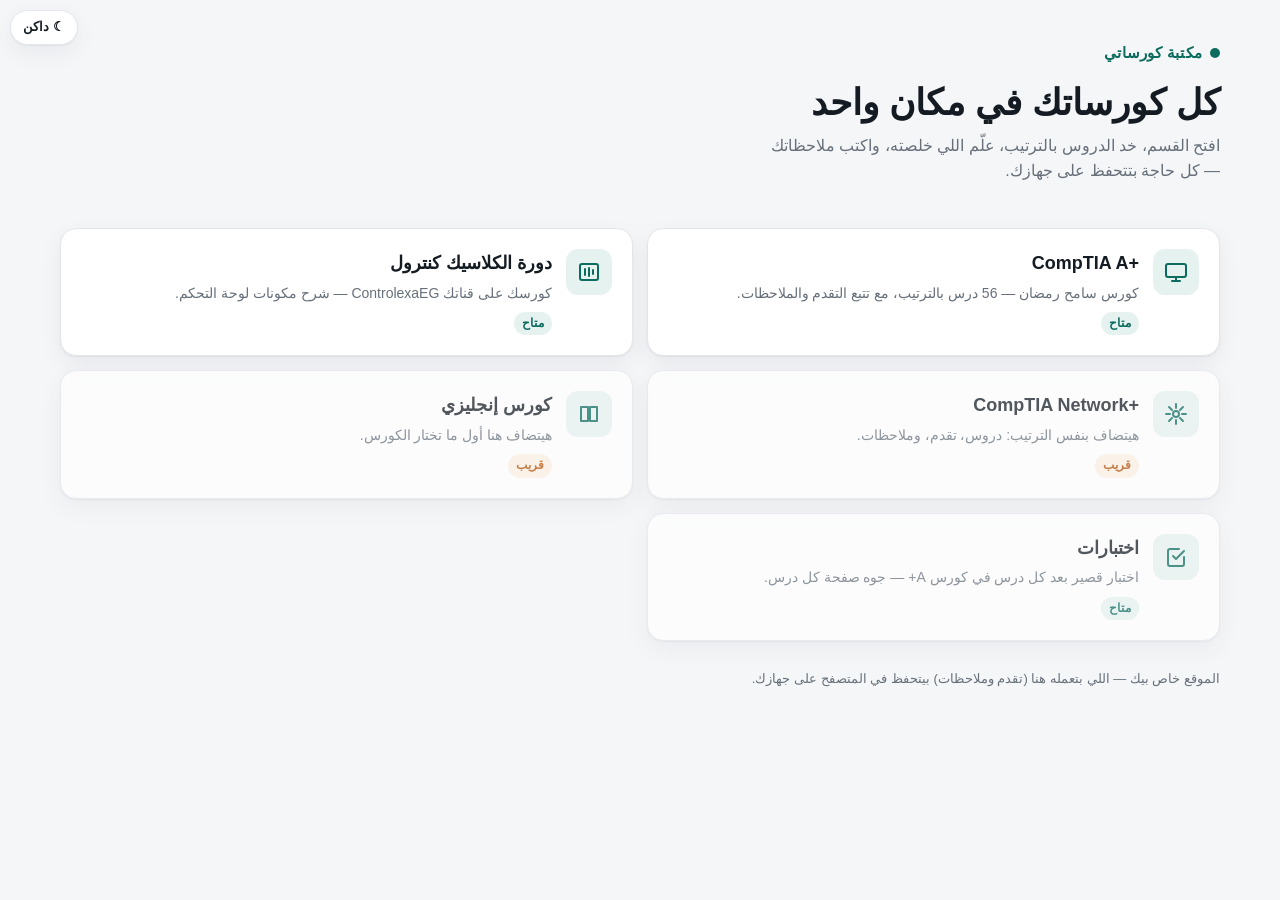
==== index.html @ cda9f869 "Dark mode toggle + installable PWA (manifest, icons, install box) (v72)" ====
<!doctype html>
<html lang="ar" dir="rtl">
<head>
<meta charset="utf-8">
<meta name="viewport" content="width=device-width,initial-scale=1">
<meta name="robots" content="noindex,nofollow">
<meta name="theme-color" content="#0b6b5e">
<title>مكتبة كورساتي</title>
<link rel="manifest" href="manifest.webmanifest">
<link rel="apple-touch-icon" href="icons/apple-touch-icon.png">
<script src="assets/theme.js?v=72"></script>
<link rel="icon" href="data:image/svg+xml,%3Csvg xmlns='http://www.w3.org/2000/svg' viewBox='0 0 32 32'%3E%3Crect width='32' height='32' rx='8' fill='%230b6b5e'/%3E%3Cpath d='M9 11h14M9 16h14M9 21h9' stroke='white' stroke-width='2.4' stroke-linecap='round'/%3E%3C/svg%3E">
<link rel="stylesheet" href="assets/styles.css?v=72">
</head>
<body>
<div class="wrap">
  <header class="hero">
    <span class="brand"><span class="dot"></span> مكتبة كورساتي</span>
    <h1>كل كورساتك في مكان واحد</h1>
    <p>افتح القسم، خد الدروس بالترتيب، علّم اللي خلصته، واكتب ملاحظاتك — كل حاجة بتتحفظ على جهازك.</p>
  </header>

  <div id="install-box" hidden></div>

  <main class="grid">
    <a class="card" href="aplus.html">
      <span class="icon" aria-hidden="true">
        <svg viewBox="0 0 24 24" fill="none" stroke="currentColor" stroke-width="2" stroke-linecap="round" stroke-linejoin="round"><rect x="2" y="4" width="20" height="13" rx="2"/><path d="M8 21h8M12 17v4"/></svg>
      </span>
      <div>
        <h2><span dir="ltr">CompTIA A+</span></h2>
        <p>كورس سامح رمضان — 56 درس بالترتيب، مع تتبع التقدم والملاحظات.</p>
        <span class="tag on">متاح</span>
      </div>
    </a>


    <a class="card" href="controlexa.html">
      <span class="icon" aria-hidden="true">
        <svg viewBox="0 0 24 24" fill="none" stroke="currentColor" stroke-width="2" stroke-linecap="round" stroke-linejoin="round"><rect x="3" y="4" width="18" height="16" rx="2"/><path d="M8 9v6M12 8v8M16 10v4"/></svg>
      </span>
      <div>
        <h2>دورة الكلاسيك كنترول</h2>
        <p>كورسك على قناتك ControlexaEG — شرح مكونات لوحة التحكم.</p>
        <span class="tag on">متاح</span>
      </div>
    </a>
    <div class="card off">
      <span class="icon" aria-hidden="true">
        <svg viewBox="0 0 24 24" fill="none" stroke="currentColor" stroke-width="2" stroke-linecap="round" stroke-linejoin="round"><circle cx="12" cy="12" r="3"/><path d="M12 2v4M12 18v4M2 12h4M18 12h4M5 5l3 3M16 16l3 3M19 5l-3 3M8 16l-3 3"/></svg>
      </span>
      <div>
        <h2><span dir="ltr">CompTIA Network+</span></h2>
        <p>هيتضاف بنفس الترتيب: دروس، تقدم، وملاحظات.</p>
        <span class="tag soon">قريب</span>
      </div>
    </div>

    <div class="card off">
      <span class="icon" aria-hidden="true">
        <svg viewBox="0 0 24 24" fill="none" stroke="currentColor" stroke-width="2" stroke-linecap="round" stroke-linejoin="round"><path d="M4 5h7v14H4zM13 5h7v14h-7z"/></svg>
      </span>
      <div>
        <h2>كورس إنجليزي</h2>
        <p>هيتضاف هنا أول ما تختار الكورس.</p>
        <span class="tag soon">قريب</span>
      </div>
    </div>

    <div class="card off">
      <span class="icon" aria-hidden="true">
        <svg viewBox="0 0 24 24" fill="none" stroke="currentColor" stroke-width="2" stroke-linecap="round" stroke-linejoin="round"><path d="M9 11l3 3 8-8"/><path d="M20 12v7a2 2 0 0 1-2 2H6a2 2 0 0 1-2-2V6a2 2 0 0 1 2-2h9"/></svg>
      </span>
      <div>
        <h2>اختبارات</h2>
        <p>اختبار قصير بعد كل درس في كورس A+ — جوه صفحة كل درس.</p>
        <span class="tag on">متاح</span>
      </div>
    </div>
  </main>

  <footer>الموقع خاص بيك — اللي بتعمله هنا (تقدم وملاحظات) بيتحفظ في المتصفح على جهازك.</footer>
</div>
<script>if('serviceWorker' in navigator){navigator.serviceWorker.register('sw.js').catch(function(){});}</script>
</body>
</html>
---- assets/styles.css ----
:root{
  --bg:#f5f6f8; --card:#ffffff; --ink:#141b22; --muted:#67707a;
  --line:#e3e7ec; --accent:#0b6b5e; --accent-soft:#e6f2ef; --warn:#b45309;
  --radius:16px; --shadow:0 1px 2px rgba(16,24,40,.06),0 8px 24px rgba(16,24,40,.06);
}
*{box-sizing:border-box}
html,body{margin:0;padding:0}
body{
  background:var(--bg); color:var(--ink);
  font-family:"Segoe UI",Tahoma,"Noto Kufi Arabic",Arial,sans-serif;
  line-height:1.6; -webkit-text-size-adjust:100%;
}
a{color:inherit;text-decoration:none}
.wrap{max-width:880px;margin:0 auto;padding:0 16px 48px}

/* home */
.hero{padding:40px 0 20px}
.brand{display:inline-flex;align-items:center;gap:8px;font-weight:700;color:var(--accent);font-size:15px;letter-spacing:.2px}
.brand .dot{width:10px;height:10px;border-radius:50%;background:var(--accent);display:inline-block}
.hero h1{font-size:30px;line-height:1.25;margin:14px 0 8px}
.hero p{color:var(--muted);margin:0;max-width:52ch}
.grid{display:grid;grid-template-columns:1fr;gap:14px;margin-top:24px}
@media(min-width:640px){.grid{grid-template-columns:1fr 1fr}}
.card{
  background:var(--card);border:1px solid var(--line);border-radius:var(--radius);
  padding:20px;box-shadow:var(--shadow);display:flex;gap:14px;align-items:flex-start;
  transition:transform .12s ease, box-shadow .12s ease;
}
a.card:hover{transform:translateY(-2px);box-shadow:0 2px 4px rgba(16,24,40,.07),0 14px 32px rgba(16,24,40,.10)}
.icon{width:46px;height:46px;border-radius:12px;background:var(--accent-soft);display:grid;place-items:center;flex:0 0 46px;color:var(--accent)}
.icon svg{width:24px;height:24px}
.card h2{font-size:18px;margin:0 0 4px}
.card p{margin:0;color:var(--muted);font-size:14px}
.tag{display:inline-block;font-size:12px;font-weight:700;padding:2px 8px;border-radius:999px;margin-top:8px}
.tag.on{background:var(--accent-soft);color:var(--accent)}
.tag.soon{background:#fdf1e3;color:var(--warn)}
.card.off{opacity:.72}
footer{color:var(--muted);font-size:13px;padding:28px 0 0}

/* lessons */
.bar{padding:22px 0 10px}
.back{color:var(--muted);font-size:14px;display:inline-block;margin-bottom:10px}
.bar h1{font-size:24px;margin:0 0 6px}
.bar .sub{color:var(--muted);font-size:14px;margin:0}
.progress{margin-top:14px;background:var(--card);border:1px solid var(--line);border-radius:14px;padding:12px 14px;box-shadow:var(--shadow)}
.progress .top{display:flex;justify-content:space-between;font-size:13px;color:var(--muted);margin-bottom:8px}
.progress .track{height:8px;background:#edf0f3;border-radius:999px;overflow:hidden}
.progress .fill{height:100%;width:0;background:var(--accent);border-radius:999px;transition:width .25s ease}
.toolbar{display:flex;flex-wrap:wrap;gap:8px;margin:16px 0 12px;align-items:center}
.toolbar input{
  flex:1 1 200px;min-width:0;padding:11px 13px;border:1px solid var(--line);border-radius:12px;
  font:inherit;font-size:14px;background:var(--card);color:var(--ink)
}
.toolbar input:focus{outline:2px solid var(--accent-soft);border-color:var(--accent)}
.chips{display:flex;gap:6px}
.chip{border:1px solid var(--line);background:var(--card);color:var(--muted);padding:9px 12px;border-radius:10px;font:inherit;font-size:13px;cursor:pointer}
.chip[aria-pressed="true"]{background:var(--accent);border-color:var(--accent);color:#fff;font-weight:700}
.btn{border:1px solid var(--line);background:var(--card);color:var(--ink);padding:9px 12px;border-radius:10px;font:inherit;font-size:13px;cursor:pointer}
.btn.primary{background:var(--accent);border-color:var(--accent);color:#fff;font-weight:700}
.lessons{list-style:none;margin:0;padding:0;display:flex;flex-direction:column;gap:8px}
.lesson{background:var(--card);border:1px solid var(--line);border-radius:14px;padding:12px 14px;box-shadow:var(--shadow)}
.lesson.done{background:#fbfdfc}
.row{display:flex;align-items:flex-start;gap:10px}
.row>input[type=checkbox]{margin-top:12px}
.thumb{flex:0 0 124px;width:124px;height:70px;border-radius:9px;object-fit:cover;background:#eef1f4;border:1px solid var(--line)}
.lesson.locked .thumb{filter:grayscale(1);opacity:.6}
.mid{flex:1;min-width:0;display:flex;flex-direction:column;gap:5px}
.ttl-line{display:flex;align-items:baseline;gap:8px}
.meta{display:flex;align-items:center;gap:8px;flex-wrap:wrap}
.num{font-variant-numeric:tabular-nums;font-size:12px;font-weight:700;color:var(--muted);min-width:20px;flex:0 0 auto}
.ttl{flex:1;font-size:15px;line-height:1.45;word-break:break-word;unicode-bidi:plaintext;text-align:right}
@media(max-width:420px){.thumb{flex:0 0 96px;width:96px;height:54px}.ttl{font-size:14px}}
.lesson.done .ttl{color:var(--muted);text-decoration:line-through;text-decoration-color:#c7ced6}
.dur{font-size:12px;color:var(--muted);white-space:nowrap;background:#f2f4f7;padding:2px 7px;border-radius:8px}
input[type=checkbox]{width:20px;height:20px;accent-color:var(--accent);cursor:pointer;flex:0 0 20px}
.note-btn{border:0;background:transparent;color:var(--muted);font:inherit;font-size:13px;cursor:pointer;padding:4px 6px;border-radius:8px}
.note-btn:hover{background:#f2f4f7;color:var(--ink)}
.note-btn.has{color:var(--accent);font-weight:700}
.note-box{margin-top:10px}
.note-box textarea{
  width:100%;min-height:84px;resize:vertical;padding:10px 12px;border:1px solid var(--line);
  border-radius:10px;font:inherit;font-size:14px;background:#fcfcfd;color:var(--ink)
}
.note-box textarea:focus{outline:2px solid var(--accent-soft);border-color:var(--accent)}
.empty{color:var(--muted);text-align:center;padding:28px 0;font-size:14px}

.notice{background:#fdf7ee;border:1px solid #f3e3cd;color:#8a5a12;border-radius:12px;padding:10px 13px;font-size:13.5px;margin-top:14px}

.player{background:var(--card);border:1px solid var(--line);border-radius:14px;box-shadow:var(--shadow);overflow:hidden;margin-top:14px}
.player[hidden]{display:none}
.player .frame{position:relative;width:100%;aspect-ratio:16/9;background:#000}
.player iframe,.player #yt{position:absolute;inset:0;width:100%;height:100%;border:0}
.player-bar{display:flex;justify-content:space-between;align-items:center;gap:10px;padding:10px 12px;font-size:13px;color:var(--muted)}
.player-bar b{color:var(--ink);font-weight:600;font-size:13.5px}
.hint{color:var(--muted);font-size:13px;margin:10px 0 0}
.ttl{cursor:pointer}

.lesson.locked{opacity:.62;background:#fbfbfc}
.lock{font-size:12.5px;color:var(--warn);margin-top:8px}
.quiz-btn{border:1px solid var(--accent);background:var(--accent-soft);color:var(--accent);font:inherit;font-size:12.5px;font-weight:700;padding:4px 9px;border-radius:9px;cursor:pointer;white-space:nowrap}
.quiz-btn.pass{background:var(--accent);color:#fff;border-color:var(--accent)}
.quiz{margin-top:12px;border-top:1px dashed var(--line);padding-top:12px}
.quiz-note{font-size:12.5px;color:var(--muted);margin:0 0 12px}
.q{margin-bottom:12px}
.q p{margin:0 0 7px;font-size:14.5px;font-weight:600;line-height:1.5}
.q label{display:flex;gap:8px;align-items:flex-start;padding:8px 10px;border:1px solid var(--line);border-radius:10px;margin-bottom:6px;font-size:14px;cursor:pointer;background:#fcfcfd}
.q label:has(input:checked){border-color:var(--accent);background:var(--accent-soft)}
.q input{margin-top:3px;accent-color:var(--accent)}
.quiz-actions{display:flex;gap:10px;align-items:center;flex-wrap:wrap}
.res{font-size:13.5px}
.res b.ok{color:var(--accent)}
.res b.no{color:#b42318}
.why{font-size:13px;color:var(--muted);margin-top:6px;line-height:1.6}
.flash{background:var(--accent-soft);border:1px solid #cfe6e1;color:var(--accent);border-radius:12px;padding:10px 13px;font-size:13.5px;font-weight:600;margin:0 0 12px}
.flash[hidden]{display:none}

.resume{display:flex;align-items:center;justify-content:space-between;gap:12px;background:var(--accent-soft);border:1px solid #cfe6e1;border-radius:14px;padding:12px 14px;margin-top:14px;font-size:14px;line-height:1.6}
.resume[hidden]{display:none}
.resume .at{color:var(--accent);font-weight:700;font-size:13px}
.resume .btn{white-space:nowrap}
.resume-btn{border:1px solid var(--accent);background:#fff;color:var(--accent);font:inherit;font-size:12.5px;font-weight:700;padding:4px 9px;border-radius:9px;cursor:pointer;white-space:nowrap}

.acc{display:flex;align-items:center;justify-content:space-between;gap:10px;flex-wrap:wrap;background:var(--card);border:1px solid var(--line);border-radius:14px;padding:10px 14px;margin-top:14px;font-size:13.5px;color:var(--muted)}
.acc b{color:var(--ink)}.acc-st{color:var(--accent);font-size:12.5px;flex:1}
.modal{position:fixed;inset:0;background:rgba(15,23,32,.5);display:flex;align-items:center;justify-content:center;padding:16px;z-index:50}
.sheet{background:#fff;border-radius:16px;padding:20px;width:100%;max-width:380px;box-shadow:0 20px 50px rgba(0,0,0,.25)}
.sheet h2{margin:0 0 12px;font-size:18px}
.tabs{display:flex;gap:6px;margin-bottom:12px}
.tabs button{flex:1;border:1px solid var(--line);background:#fff;padding:9px;border-radius:10px;font:inherit;font-size:13.5px;cursor:pointer;color:var(--muted)}
.tabs button[aria-pressed=true]{background:var(--accent);color:#fff;border-color:var(--accent);font-weight:700}
.f{display:block;margin-bottom:10px;font-size:13px;color:var(--muted)}
.f input{display:block;width:100%;margin-top:4px;padding:11px 12px;border:1px solid var(--line);border-radius:10px;font:inherit;font-size:15px}
.err{color:#b42318;font-size:13px;margin:0 0 10px}
.acts{display:flex;gap:8px;flex-wrap:wrap}.acts .btn:disabled{opacity:.5}
.hint2{font-size:12px;color:var(--muted);margin:12px 0 0;line-height:1.6}
.player #mv{position:absolute;inset:0;width:100%;height:100%;background:#000}
.player #mv[hidden]{display:none}
.player-extra{display:flex;gap:8px;flex-wrap:wrap;align-items:center;padding:0 12px 12px}
.player-extra:empty{display:none}
.off-st{font-size:12.5px;color:var(--muted)}
.pdf-btn{border:1px solid var(--accent);background:#fff;color:var(--accent);font:inherit;font-size:12.5px;font-weight:700;padding:4px 9px;border-radius:9px;cursor:pointer}
.mdl{position:fixed;inset:0;background:rgba(0,0,0,.45);display:flex;align-items:center;justify-content:center;z-index:50;padding:16px}
.mdl .box{background:#fff;border-radius:14px;padding:18px;max-width:320px;width:100%}
.mdl .box h3{margin:0 0 6px}.mdl .box p{margin:0 0 10px;font-size:13.5px;color:var(--muted)}
.mdl .box input{width:100%;box-sizing:border-box;padding:10px;font:inherit;border:1px solid var(--line);border-radius:10px;text-align:center;letter-spacing:4px}
.mdl .msg{min-height:18px;font-size:13px;color:#b3261e;margin:6px 0}

.quiz{padding:10px 0 0;margin-top:8px}
.qstep{display:flex;align-items:center;gap:10px;font-size:12.5px;color:var(--muted);margin-bottom:6px}
.qbar{flex:1;height:5px;background:var(--line);border-radius:3px;overflow:hidden}
.qbar i{display:block;height:100%;background:var(--accent)}
.qopt{display:block;width:100%;text-align:start;font:inherit;font-size:14px;padding:9px 11px;border:1px solid var(--line);border-radius:10px;margin-bottom:6px;background:#fcfcfd;cursor:pointer}
.qopt.sel{border-color:var(--accent);background:var(--accent-soft)}
.prevrow{list-style:none;margin:0 0 8px}.prevrow .btn{width:100%}.lesson.now{border-color:var(--accent)}
.player-quiz{padding:0 12px 12px}.player-quiz .quiz{margin-top:10px}
.pdfov{position:fixed;inset:0;z-index:50;background:#fff;display:flex;flex-direction:column}.pdfov-bar{display:flex;justify-content:space-between;align-items:center;gap:8px;padding:8px 12px;border-bottom:1px solid var(--line);font-size:14px}.pdfov-bar span{display:flex;gap:6px}.pdfov iframe{flex:1;border:0;width:100%}

/* laptop / desktop */
@media(min-width:1024px){
  .wrap{max-width:1240px;padding:0 40px 56px}
  .hero h1{font-size:36px}
  .bar{padding:28px 0 12px}
  .bar h1{font-size:28px}
  .lessons{gap:14px}
  .lesson{padding:18px 22px;border-radius:16px}
  .row{gap:18px;align-items:center}
  .row>input[type=checkbox]{margin-top:0;width:24px;height:24px;flex:0 0 24px}
  .thumb{flex:0 0 208px;width:208px;height:117px;border-radius:12px}
  .mid{gap:9px}
  .ttl{font-size:20px;line-height:1.5;font-weight:600}
  .num{font-size:15px;min-width:26px}
  .dur{font-size:13.5px;padding:3px 9px}
  .note-btn,.quiz-btn,.pdf-btn,.resume-btn{font-size:14px;padding:6px 12px}
  .ob{font-size:13px;padding:4px 11px}
  .lesson{transition:border-color .12s ease,box-shadow .12s ease}
  .lesson:hover{border-color:#cfd6dd}
  .ttl{font-size:15.5px}
  .toolbar{margin:18px 0 14px}
  .player-extra .btn{font-size:13px}
  .wrap:has(.player:not([hidden])){display:grid;grid-template-columns:minmax(0,1.45fr) minmax(0,1fr);column-gap:28px;align-items:start;grid-template-rows:repeat(4,auto) auto auto 1fr auto}
  .wrap:has(.player:not([hidden]))>header,.wrap:has(.player:not([hidden]))>.acc,.wrap:has(.player:not([hidden]))>.resume,.wrap:has(.player:not([hidden]))>.notice,.wrap:has(.player:not([hidden]))>footer{grid-column:1/-1}
  .wrap:has(.player:not([hidden]))>.player{grid-column:1;grid-row:5/span 3;position:sticky;top:14px;margin-top:14px;align-self:start;max-height:calc(100vh - 28px);overflow:auto}
  .wrap:has(.player:not([hidden]))>.toolbar,.wrap:has(.player:not([hidden]))>.flash,.wrap:has(.player:not([hidden]))>.lessons{grid-column:2}
  .wrap:has(.player:not([hidden]))>.toolbar{grid-row:5;margin-top:14px}
  .wrap:has(.player:not([hidden]))>.flash{grid-row:6}
  .wrap:has(.player:not([hidden]))>.lessons{grid-row:7;grid-template-columns:1fr}
  .wrap:has(.player:not([hidden]))>footer{grid-row:8}
  .wrap:has(.player:not([hidden])) .thumb{flex:0 0 112px;width:112px;height:63px}
  .wrap:has(.player:not([hidden])) .row{gap:12px}
  .wrap:has(.player:not([hidden])) .ttl{font-size:16px}
  .wrap:has(.player:not([hidden])) .lesson{padding:12px 14px}
  .wrap:has(.player:not([hidden])) .ob{font-size:12px;padding:3px 9px}
}
@media(min-width:1600px){
  .wrap{max-width:1400px}
}

.ob{display:inline-block;font-size:12px;padding:2px 8px;border-radius:999px;border:1px solid var(--line);white-space:nowrap;line-height:1.5}
.ob.on{background:var(--accent-soft);color:var(--accent);border-color:#cfe6e1;font-weight:700}
.ob.off{background:#f2f4f7;color:var(--muted)}
.ob.yt{background:#fdf1e3;color:var(--warn);border-color:#f3e3cd}
.ob:empty{display:none}

/* theme + install */
.theme-btn{position:fixed;top:10px;left:10px;z-index:40;border:1px solid var(--line);background:var(--card);color:var(--ink);font:inherit;font-size:13px;font-weight:700;padding:6px 12px;border-radius:999px;cursor:pointer;box-shadow:var(--shadow)}
#install-box{display:flex;align-items:center;justify-content:space-between;gap:12px;flex-wrap:wrap;background:var(--accent-soft);border:1px solid var(--line);border-radius:14px;padding:12px 14px;margin-top:18px;font-size:14px}
#install-box[hidden]{display:none}
html[data-theme=dark]{color-scheme:dark;--bg:#10161c;--card:#1a222b;--ink:#e9eef3;--muted:#a3adb8;--line:#2d3844;--accent:#4fd1bb;--accent-soft:#163630;--warn:#f0b35a;--shadow:0 1px 2px rgba(0,0,0,.4),0 8px 24px rgba(0,0,0,.3)}
html[data-theme=dark] .tag.soon,html[data-theme=dark] .ob.yt,html[data-theme=dark] .notice{background:#3a2d17;border-color:#5a4522;color:#f0c27a}
html[data-theme=dark] .progress .track{background:#2a343f}
html[data-theme=dark] .chip[aria-pressed="true"],html[data-theme=dark] .btn.primary,html[data-theme=dark] .quiz-btn.pass,html[data-theme=dark] .tabs button[aria-pressed=true]{color:#04231e}
html[data-theme=dark] .lesson.done,html[data-theme=dark] .lesson.locked{background:#161d25}
html[data-theme=dark] .thumb{background:#222c36}
html[data-theme=dark] .lesson.done .ttl{text-decoration-color:#586573}
html[data-theme=dark] .dur,html[data-theme=dark] .ob.off,html[data-theme=dark] .note-btn:hover{background:#26303b}
html[data-theme=dark] input,html[data-theme=dark] textarea,html[data-theme=dark] select,html[data-theme=dark] .q label,html[data-theme=dark] .qopt{background:#141b22;color:var(--ink)}
html[data-theme=dark] .flash,html[data-theme=dark] .resume,html[data-theme=dark] .ob.on{border-color:#24524a}
html[data-theme=dark] .resume-btn,html[data-theme=dark] .pdf-btn,html[data-theme=dark] .sheet,html[data-theme=dark] .mdl .box,html[data-theme=dark] .tabs button,html[data-theme=dark] .pdfov{background:var(--card);color:var(--ink)}
html[data-theme=dark] .resume-btn,html[data-theme=dark] .pdf-btn{color:var(--accent)}
html[data-theme=dark] .tabs button[aria-pressed=true]{background:var(--accent)}
html[data-theme=dark] .res b.no,html[data-theme=dark] .err,html[data-theme=dark] .mdl .msg{color:#ff8a80}
html[data-theme=dark] .lesson:hover{border-color:#415061}
html[data-theme=dark] .btn,html[data-theme=dark] .chip{color:var(--ink)}
html[data-theme=dark] .btn.primary{background:var(--accent)}
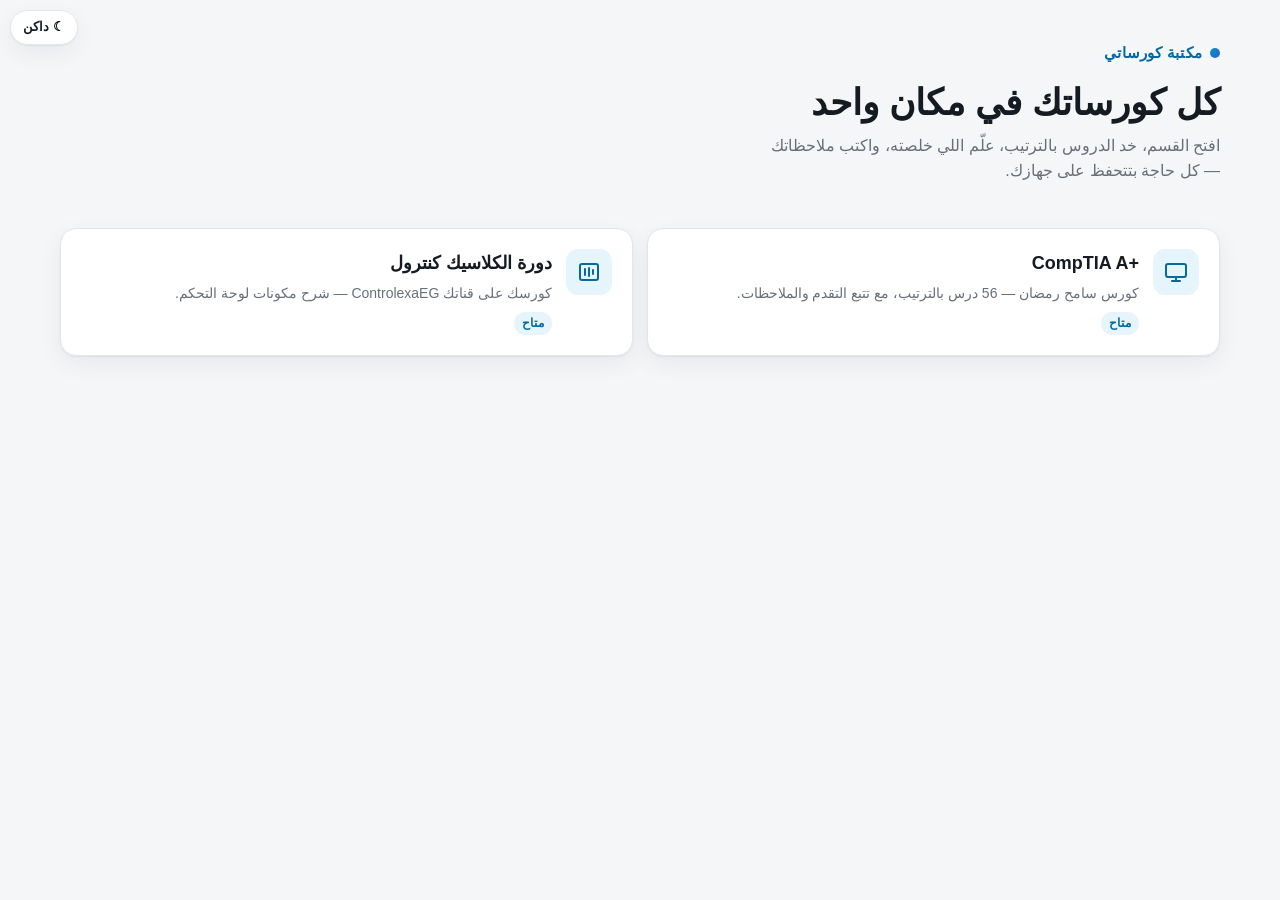
==== commit 5232c598: "Ocean palette, new icon, quiz gate back on, declutter (v73)" ====
--- a/index.html
+++ b/index.html
@@ -4,13 +4,13 @@
 <meta charset="utf-8">
 <meta name="viewport" content="width=device-width,initial-scale=1">
 <meta name="robots" content="noindex,nofollow">
-<meta name="theme-color" content="#0b6b5e">
+<meta name="theme-color" content="#0369a1">
 <title>مكتبة كورساتي</title>
 <link rel="manifest" href="manifest.webmanifest">
 <link rel="apple-touch-icon" href="icons/apple-touch-icon.png">
-<script src="assets/theme.js?v=72"></script>
-<link rel="icon" href="data:image/svg+xml,%3Csvg xmlns='http://www.w3.org/2000/svg' viewBox='0 0 32 32'%3E%3Crect width='32' height='32' rx='8' fill='%230b6b5e'/%3E%3Cpath d='M9 11h14M9 16h14M9 21h9' stroke='white' stroke-width='2.4' stroke-linecap='round'/%3E%3C/svg%3E">
-<link rel="stylesheet" href="assets/styles.css?v=72">
+<script src="assets/theme.js?v=73"></script>
+<link rel="icon" href="data:image/svg+xml,%3Csvg xmlns='http://www.w3.org/2000/svg' viewBox='0 0 32 32'%3E%3Crect width='32' height='32' rx='8' fill='%230369a1'/%3E%3Cpath d='M9 11h14M9 16h14M9 21h9' stroke='white' stroke-width='2.4' stroke-linecap='round'/%3E%3C/svg%3E">
+<link rel="stylesheet" href="assets/styles.css?v=73">
 </head>
 <body>
 <div class="wrap">
@@ -45,41 +45,9 @@
         <span class="tag on">متاح</span>
       </div>
     </a>
-    <div class="card off">
-      <span class="icon" aria-hidden="true">
-        <svg viewBox="0 0 24 24" fill="none" stroke="currentColor" stroke-width="2" stroke-linecap="round" stroke-linejoin="round"><circle cx="12" cy="12" r="3"/><path d="M12 2v4M12 18v4M2 12h4M18 12h4M5 5l3 3M16 16l3 3M19 5l-3 3M8 16l-3 3"/></svg>
-      </span>
-      <div>
-        <h2><span dir="ltr">CompTIA Network+</span></h2>
-        <p>هيتضاف بنفس الترتيب: دروس، تقدم، وملاحظات.</p>
-        <span class="tag soon">قريب</span>
-      </div>
-    </div>
 
-    <div class="card off">
-      <span class="icon" aria-hidden="true">
-        <svg viewBox="0 0 24 24" fill="none" stroke="currentColor" stroke-width="2" stroke-linecap="round" stroke-linejoin="round"><path d="M4 5h7v14H4zM13 5h7v14h-7z"/></svg>
-      </span>
-      <div>
-        <h2>كورس إنجليزي</h2>
-        <p>هيتضاف هنا أول ما تختار الكورس.</p>
-        <span class="tag soon">قريب</span>
-      </div>
-    </div>
 
-    <div class="card off">
-      <span class="icon" aria-hidden="true">
-        <svg viewBox="0 0 24 24" fill="none" stroke="currentColor" stroke-width="2" stroke-linecap="round" stroke-linejoin="round"><path d="M9 11l3 3 8-8"/><path d="M20 12v7a2 2 0 0 1-2 2H6a2 2 0 0 1-2-2V6a2 2 0 0 1 2-2h9"/></svg>
-      </span>
-      <div>
-        <h2>اختبارات</h2>
-        <p>اختبار قصير بعد كل درس في كورس A+ — جوه صفحة كل درس.</p>
-        <span class="tag on">متاح</span>
-      </div>
-    </div>
   </main>
-
-  <footer>الموقع خاص بيك — اللي بتعمله هنا (تقدم وملاحظات) بيتحفظ في المتصفح على جهازك.</footer>
 </div>
 <script>if('serviceWorker' in navigator){navigator.serviceWorker.register('sw.js').catch(function(){});}</script>
 </body>
--- a/assets/styles.css
+++ b/assets/styles.css
@@ -1,6 +1,6 @@
 :root{
   --bg:#f5f6f8; --card:#ffffff; --ink:#141b22; --muted:#67707a;
-  --line:#e3e7ec; --accent:#0b6b5e; --accent-soft:#e6f2ef; --warn:#b45309;
+  --line:#e3e7ec; --accent:#0369a1; --accent-soft:#e6f4fb; --warn:#b45309;
   --radius:16px; --shadow:0 1px 2px rgba(16,24,40,.06),0 8px 24px rgba(16,24,40,.06);
 }
 *{box-sizing:border-box}
@@ -111,10 +111,10 @@
 .res b.ok{color:var(--accent)}
 .res b.no{color:#b42318}
 .why{font-size:13px;color:var(--muted);margin-top:6px;line-height:1.6}
-.flash{background:var(--accent-soft);border:1px solid #cfe6e1;color:var(--accent);border-radius:12px;padding:10px 13px;font-size:13.5px;font-weight:600;margin:0 0 12px}
+.flash{background:var(--accent-soft);border:1px solid #c3e3f3;color:var(--accent);border-radius:12px;padding:10px 13px;font-size:13.5px;font-weight:600;margin:0 0 12px}
 .flash[hidden]{display:none}
 
-.resume{display:flex;align-items:center;justify-content:space-between;gap:12px;background:var(--accent-soft);border:1px solid #cfe6e1;border-radius:14px;padding:12px 14px;margin-top:14px;font-size:14px;line-height:1.6}
+.resume{display:flex;align-items:center;justify-content:space-between;gap:12px;background:var(--accent-soft);border:1px solid #c3e3f3;border-radius:14px;padding:12px 14px;margin-top:14px;font-size:14px;line-height:1.6}
 .resume[hidden]{display:none}
 .resume .at{color:var(--accent);font-weight:700;font-size:13px}
 .resume .btn{white-space:nowrap}
@@ -196,7 +196,7 @@
 }
 
 .ob{display:inline-block;font-size:12px;padding:2px 8px;border-radius:999px;border:1px solid var(--line);white-space:nowrap;line-height:1.5}
-.ob.on{background:var(--accent-soft);color:var(--accent);border-color:#cfe6e1;font-weight:700}
+.ob.on{background:var(--accent-soft);color:var(--accent);border-color:#c3e3f3;font-weight:700}
 .ob.off{background:#f2f4f7;color:var(--muted)}
 .ob.yt{background:#fdf1e3;color:var(--warn);border-color:#f3e3cd}
 .ob:empty{display:none}
@@ -222,3 +222,17 @@
 html[data-theme=dark] .lesson:hover{border-color:#415061}
 html[data-theme=dark] .btn,html[data-theme=dark] .chip{color:var(--ink)}
 html[data-theme=dark] .btn.primary{background:var(--accent)}
+
+/* palette D: ocean */
+:root{--grad:linear-gradient(135deg,#0891b2 0%,#2563eb 100%)}
+.chip[aria-pressed="true"],.btn.primary,.quiz-btn.pass,.tabs button[aria-pressed=true]{background:var(--grad);border-color:transparent;color:#fff}
+.progress .fill,.brand .dot{background:var(--grad)}
+html[data-theme=dark]{--bg:#0b1623;--card:#122133;--line:#1f3248;--ink:#e6eef7;--muted:#9fb1c5;--accent:#5cc8f0;--accent-soft:#12304a}
+html[data-theme=dark] .flash,html[data-theme=dark] .resume,html[data-theme=dark] .ob.on{border-color:#1f4a6b}
+html[data-theme=dark] .chip[aria-pressed="true"],html[data-theme=dark] .btn.primary,html[data-theme=dark] .quiz-btn.pass,html[data-theme=dark] .tabs button[aria-pressed=true]{background:var(--grad);color:#fff}
+html[data-theme=dark] .progress .track{background:#1f3248}
+html[data-theme=dark] .lesson.done,html[data-theme=dark] .lesson.locked{background:#0e1a29}
+html[data-theme=dark] .thumb{background:#1a2b3f}
+html[data-theme=dark] .dur,html[data-theme=dark] .ob.off,html[data-theme=dark] .note-btn:hover{background:#1a2b3f}
+html[data-theme=dark] input,html[data-theme=dark] textarea,html[data-theme=dark] select,html[data-theme=dark] .q label,html[data-theme=dark] .qopt{background:#0e1a29}
+html[data-theme=dark] .lesson:hover{border-color:#34506e}
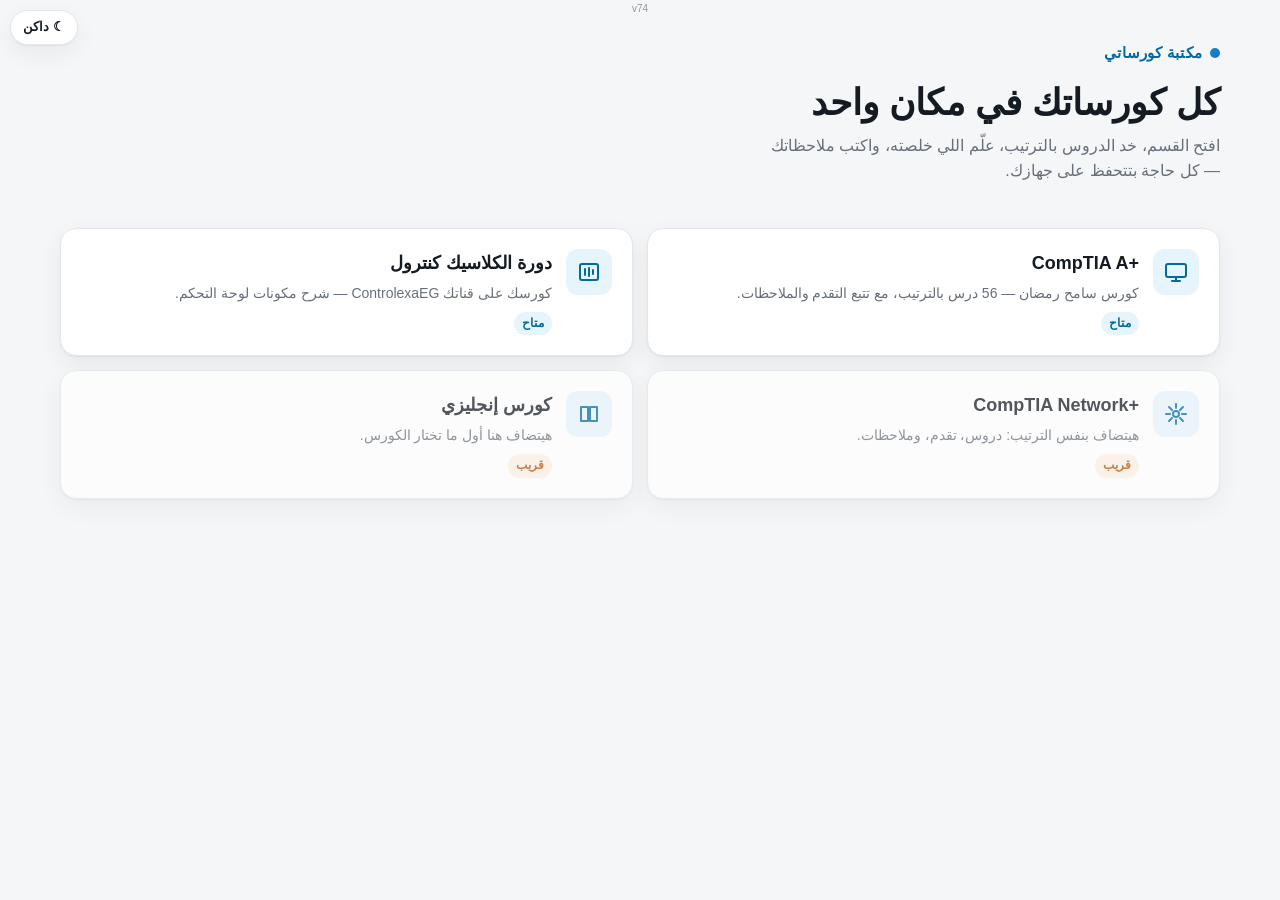
==== commit bd96c94d: "Single YouTube lesson numbers, 51/52 order fix, coming-soon cards back, version label (v74)" ====
--- a/index.html
+++ b/index.html
@@ -8,9 +8,9 @@
 <title>مكتبة كورساتي</title>
 <link rel="manifest" href="manifest.webmanifest">
 <link rel="apple-touch-icon" href="icons/apple-touch-icon.png">
-<script src="assets/theme.js?v=73"></script>
+<script src="assets/theme.js?v=74"></script>
 <link rel="icon" href="data:image/svg+xml,%3Csvg xmlns='http://www.w3.org/2000/svg' viewBox='0 0 32 32'%3E%3Crect width='32' height='32' rx='8' fill='%230369a1'/%3E%3Cpath d='M9 11h14M9 16h14M9 21h9' stroke='white' stroke-width='2.4' stroke-linecap='round'/%3E%3C/svg%3E">
-<link rel="stylesheet" href="assets/styles.css?v=73">
+<link rel="stylesheet" href="assets/styles.css?v=74">
 </head>
 <body>
 <div class="wrap">
@@ -47,6 +47,28 @@
     </a>
 
 
+
+    <div class="card off">
+      <span class="icon" aria-hidden="true">
+        <svg viewBox="0 0 24 24" fill="none" stroke="currentColor" stroke-width="2" stroke-linecap="round" stroke-linejoin="round"><circle cx="12" cy="12" r="3"/><path d="M12 2v4M12 18v4M2 12h4M18 12h4M5 5l3 3M16 16l3 3M19 5l-3 3M8 16l-3 3"/></svg>
+      </span>
+      <div>
+        <h2><span dir="ltr">CompTIA Network+</span></h2>
+        <p>هيتضاف بنفس الترتيب: دروس، تقدم، وملاحظات.</p>
+        <span class="tag soon">قريب</span>
+      </div>
+    </div>
+
+    <div class="card off">
+      <span class="icon" aria-hidden="true">
+        <svg viewBox="0 0 24 24" fill="none" stroke="currentColor" stroke-width="2" stroke-linecap="round" stroke-linejoin="round"><path d="M4 5h7v14H4zM13 5h7v14h-7z"/></svg>
+      </span>
+      <div>
+        <h2>كورس إنجليزي</h2>
+        <p>هيتضاف هنا أول ما تختار الكورس.</p>
+        <span class="tag soon">قريب</span>
+      </div>
+    </div>
   </main>
 </div>
 <script>if('serviceWorker' in navigator){navigator.serviceWorker.register('sw.js').catch(function(){});}</script>
--- a/assets/styles.css
+++ b/assets/styles.css
@@ -236,3 +236,5 @@
 html[data-theme=dark] .dur,html[data-theme=dark] .ob.off,html[data-theme=dark] .note-btn:hover{background:#1a2b3f}
 html[data-theme=dark] input,html[data-theme=dark] textarea,html[data-theme=dark] select,html[data-theme=dark] .q label,html[data-theme=dark] .qopt{background:#0e1a29}
 html[data-theme=dark] .lesson:hover{border-color:#34506e}
+.num{min-width:26px;white-space:nowrap}
+.ver{position:fixed;top:4px;left:50%;transform:translateX(-50%);z-index:39;font-size:10px;line-height:1;color:var(--muted);opacity:.7;pointer-events:none;direction:ltr}
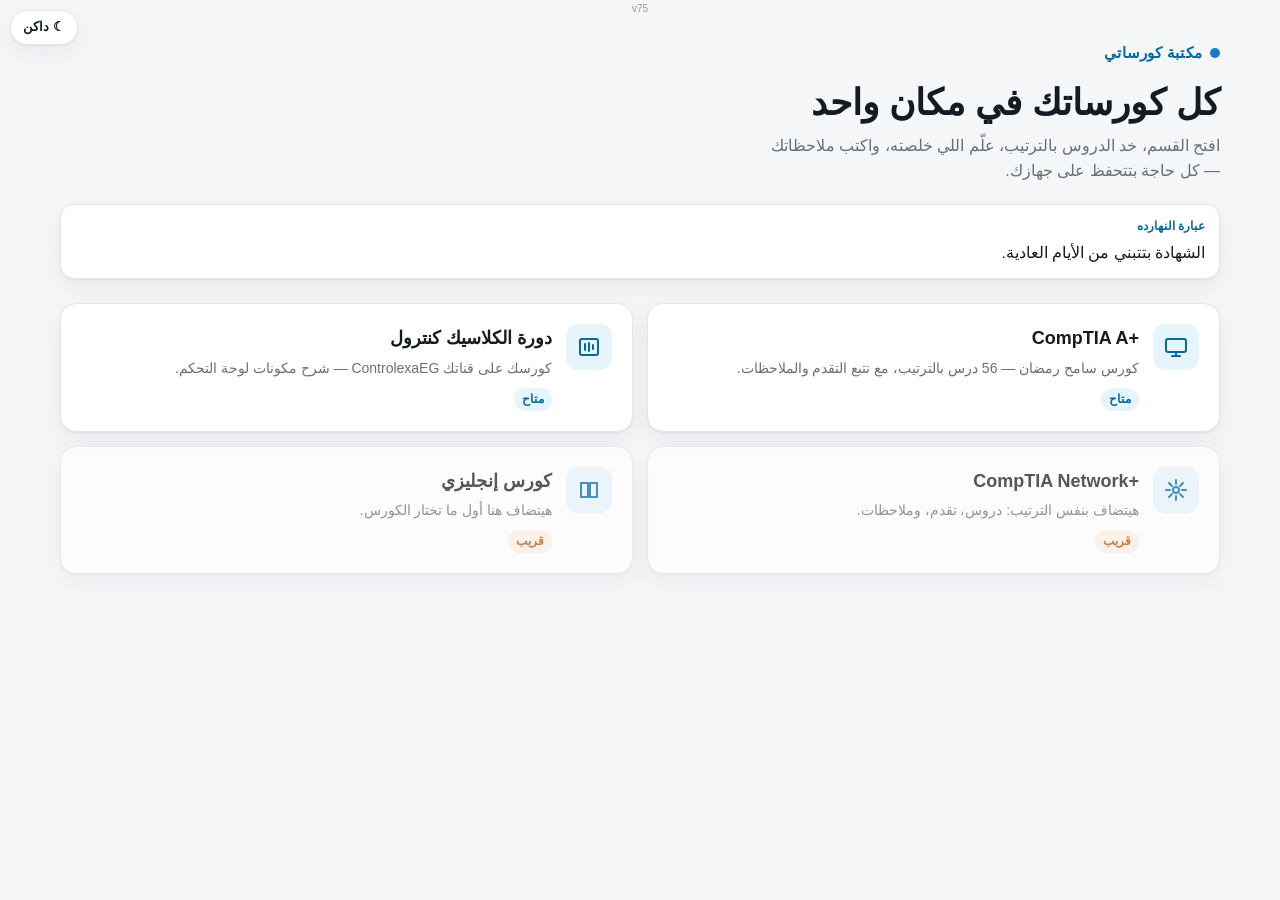
==== commit 03daf03d: "Motivation phrases: daily card, quiz-pass lines, milestones, open-days streak (v75)" ====
--- a/index.html
+++ b/index.html
@@ -8,9 +8,9 @@
 <title>مكتبة كورساتي</title>
 <link rel="manifest" href="manifest.webmanifest">
 <link rel="apple-touch-icon" href="icons/apple-touch-icon.png">
-<script src="assets/theme.js?v=74"></script>
+<script src="assets/theme.js?v=75"></script>
 <link rel="icon" href="data:image/svg+xml,%3Csvg xmlns='http://www.w3.org/2000/svg' viewBox='0 0 32 32'%3E%3Crect width='32' height='32' rx='8' fill='%230369a1'/%3E%3Cpath d='M9 11h14M9 16h14M9 21h9' stroke='white' stroke-width='2.4' stroke-linecap='round'/%3E%3C/svg%3E">
-<link rel="stylesheet" href="assets/styles.css?v=74">
+<link rel="stylesheet" href="assets/styles.css?v=75">
 </head>
 <body>
 <div class="wrap">
@@ -19,6 +19,8 @@
     <h1>كل كورساتك في مكان واحد</h1>
     <p>افتح القسم، خد الدروس بالترتيب، علّم اللي خلصته، واكتب ملاحظاتك — كل حاجة بتتحفظ على جهازك.</p>
   </header>
+
+  <div class="daily" id="daily" hidden></div>
 
   <div id="install-box" hidden></div>
 
@@ -72,5 +74,6 @@
   </main>
 </div>
 <script>if('serviceWorker' in navigator){navigator.serviceWorker.register('sw.js').catch(function(){});}</script>
+<script src="assets/motiv.js?v=75"></script>
 </body>
 </html>
--- a/assets/styles.css
+++ b/assets/styles.css
@@ -238,3 +238,12 @@
 html[data-theme=dark] .lesson:hover{border-color:#34506e}
 .num{min-width:26px;white-space:nowrap}
 .ver{position:fixed;top:4px;left:50%;transform:translateX(-50%);z-index:39;font-size:10px;line-height:1;color:var(--muted);opacity:.7;pointer-events:none;direction:ltr}
+/* motivation */
+.daily{margin:0 0 14px;background:var(--card);border:1px solid var(--line);border-radius:14px;padding:12px 14px;box-shadow:var(--shadow);display:flex;flex-direction:column;gap:4px}
+.daily[hidden]{display:none}
+.daily .dl{font-size:12px;color:var(--accent);font-weight:700}
+.daily .dt{font-size:15.5px;line-height:1.7}
+.mv-chips{display:flex;flex-wrap:wrap;gap:8px;align-items:center;margin-top:10px}
+.mv-chips[hidden]{display:none}
+.mchip{background:var(--accent-soft);color:var(--accent);border-radius:999px;padding:3px 11px;font-size:12.5px;font-weight:700}
+.mnote{font-size:13px;color:var(--muted)}
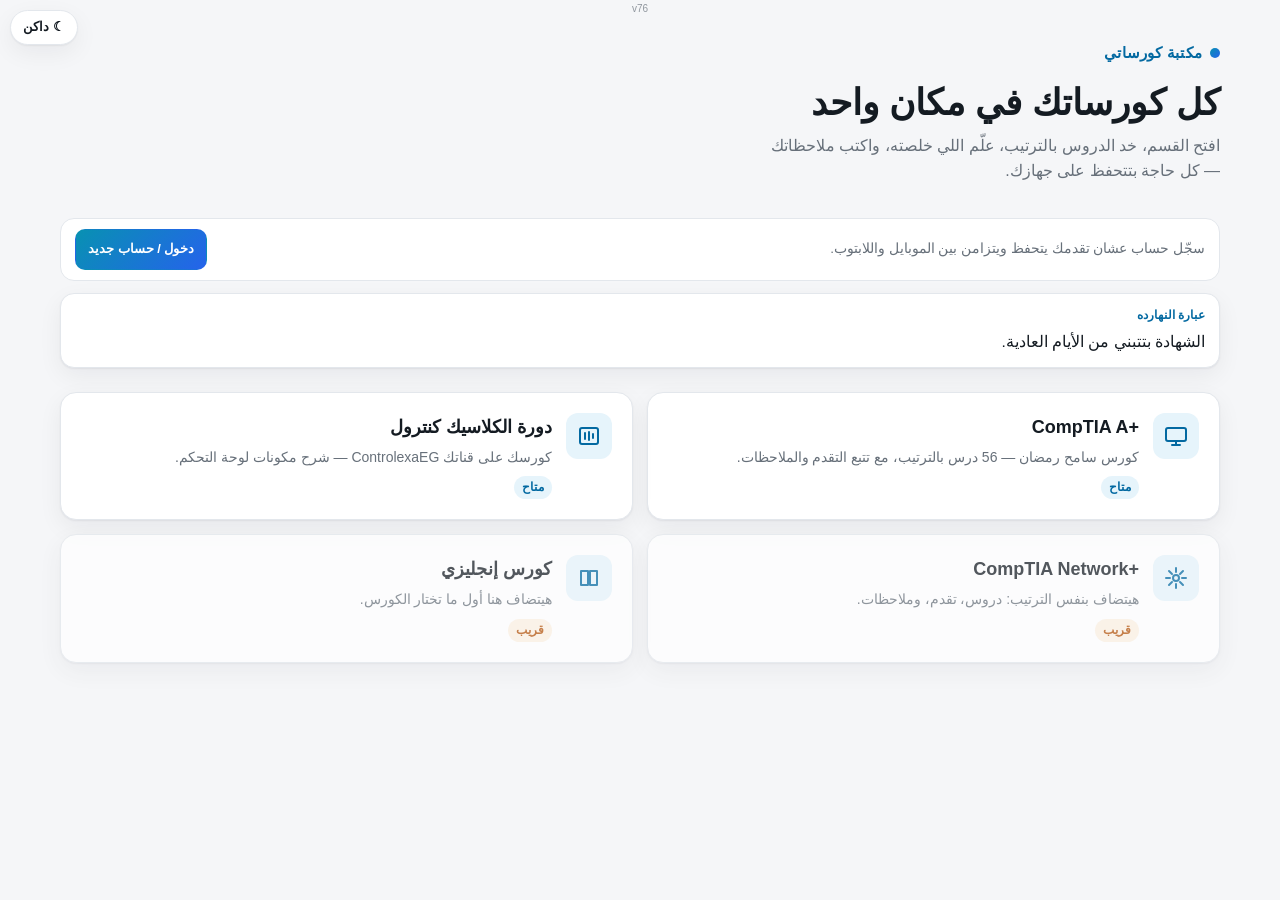
==== commit a98534f0: "Site-wide account (home + Classic Control), streak syncs with account, random phrases per load, resu" ====
--- a/index.html
+++ b/index.html
@@ -8,9 +8,9 @@
 <title>مكتبة كورساتي</title>
 <link rel="manifest" href="manifest.webmanifest">
 <link rel="apple-touch-icon" href="icons/apple-touch-icon.png">
-<script src="assets/theme.js?v=75"></script>
+<script src="assets/theme.js?v=76"></script>
 <link rel="icon" href="data:image/svg+xml,%3Csvg xmlns='http://www.w3.org/2000/svg' viewBox='0 0 32 32'%3E%3Crect width='32' height='32' rx='8' fill='%230369a1'/%3E%3Cpath d='M9 11h14M9 16h14M9 21h9' stroke='white' stroke-width='2.4' stroke-linecap='round'/%3E%3C/svg%3E">
-<link rel="stylesheet" href="assets/styles.css?v=75">
+<link rel="stylesheet" href="assets/styles.css?v=76">
 </head>
 <body>
 <div class="wrap">
@@ -19,6 +19,8 @@
     <h1>كل كورساتك في مكان واحد</h1>
     <p>افتح القسم، خد الدروس بالترتيب، علّم اللي خلصته، واكتب ملاحظاتك — كل حاجة بتتحفظ على جهازك.</p>
   </header>
+
+  <div class="acc" id="acc"></div>
 
   <div class="daily" id="daily" hidden></div>
 
@@ -74,6 +76,7 @@
   </main>
 </div>
 <script>if('serviceWorker' in navigator){navigator.serviceWorker.register('sw.js').catch(function(){});}</script>
-<script src="assets/motiv.js?v=75"></script>
+<script src="assets/account.js?v=76"></script>
+<script src="assets/motiv.js?v=76"></script>
 </body>
 </html>
--- a/assets/styles.css
+++ b/assets/styles.css
@@ -247,3 +247,6 @@
 .mv-chips[hidden]{display:none}
 .mchip{background:var(--accent-soft);color:var(--accent);border-radius:999px;padding:3px 11px;font-size:12.5px;font-weight:700}
 .mnote{font-size:13px;color:var(--muted)}
+.rs-line{display:flex;align-items:baseline;gap:8px;margin:2px 0}
+.rs-line .rs-t{flex:1;min-width:0}
+.acc+.daily{margin-top:12px}
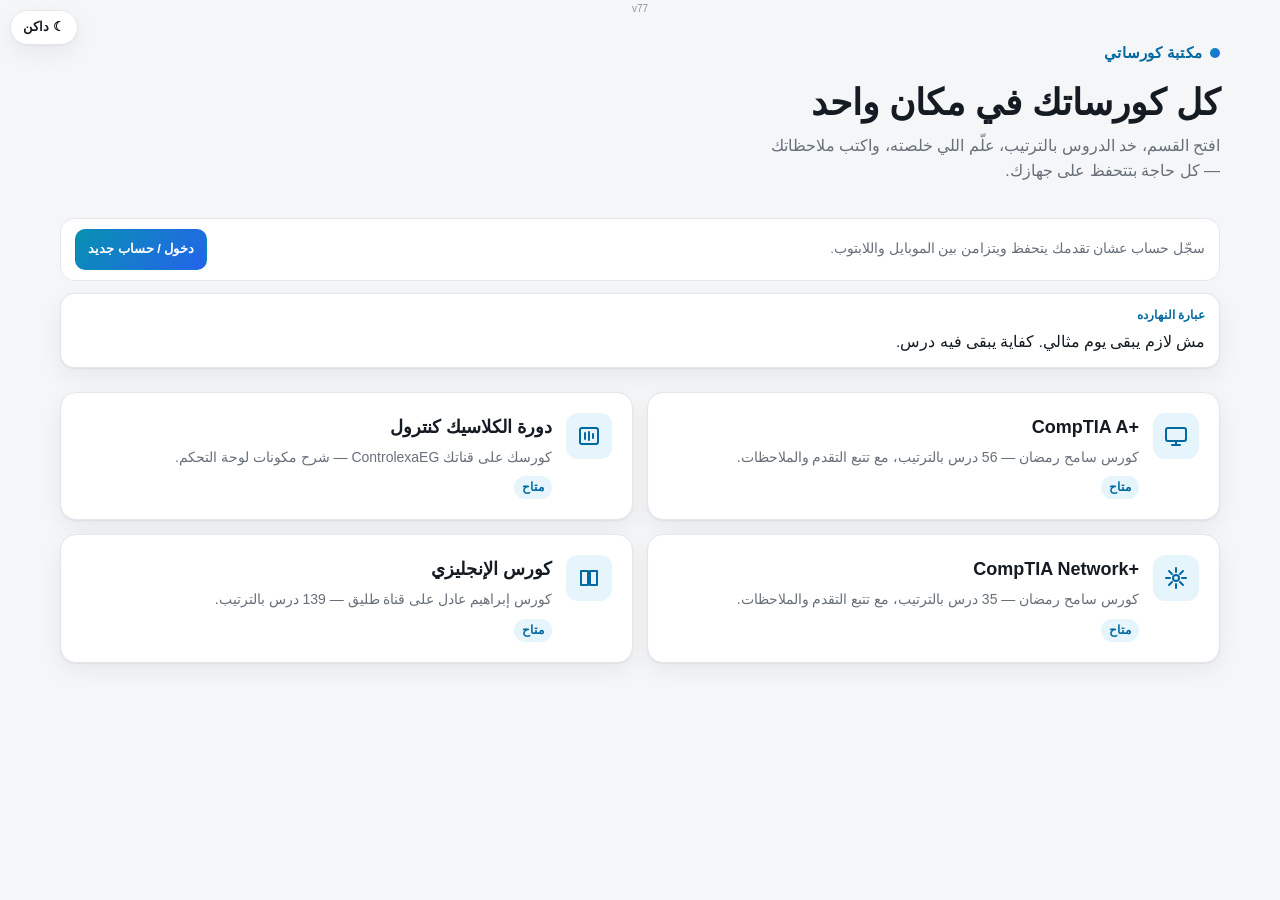
==== commit bd75dc31: "Network+ and English courses, topic quizzes with gate, break reminder with daily study total (v77)" ====
--- a/index.html
+++ b/index.html
@@ -8,9 +8,9 @@
 <title>مكتبة كورساتي</title>
 <link rel="manifest" href="manifest.webmanifest">
 <link rel="apple-touch-icon" href="icons/apple-touch-icon.png">
-<script src="assets/theme.js?v=76"></script>
+<script src="assets/theme.js?v=77"></script>
 <link rel="icon" href="data:image/svg+xml,%3Csvg xmlns='http://www.w3.org/2000/svg' viewBox='0 0 32 32'%3E%3Crect width='32' height='32' rx='8' fill='%230369a1'/%3E%3Cpath d='M9 11h14M9 16h14M9 21h9' stroke='white' stroke-width='2.4' stroke-linecap='round'/%3E%3C/svg%3E">
-<link rel="stylesheet" href="assets/styles.css?v=76">
+<link rel="stylesheet" href="assets/styles.css?v=77">
 </head>
 <body>
 <div class="wrap">
@@ -52,31 +52,32 @@
 
 
 
-    <div class="card off">
+    <a class="card" href="network.html">
       <span class="icon" aria-hidden="true">
         <svg viewBox="0 0 24 24" fill="none" stroke="currentColor" stroke-width="2" stroke-linecap="round" stroke-linejoin="round"><circle cx="12" cy="12" r="3"/><path d="M12 2v4M12 18v4M2 12h4M18 12h4M5 5l3 3M16 16l3 3M19 5l-3 3M8 16l-3 3"/></svg>
       </span>
       <div>
         <h2><span dir="ltr">CompTIA Network+</span></h2>
-        <p>هيتضاف بنفس الترتيب: دروس، تقدم، وملاحظات.</p>
-        <span class="tag soon">قريب</span>
+        <p>كورس سامح رمضان — 35 درس بالترتيب، مع تتبع التقدم والملاحظات.</p>
+        <span class="tag on">متاح</span>
       </div>
-    </div>
+    </a>
 
-    <div class="card off">
+    <a class="card" href="english.html">
       <span class="icon" aria-hidden="true">
         <svg viewBox="0 0 24 24" fill="none" stroke="currentColor" stroke-width="2" stroke-linecap="round" stroke-linejoin="round"><path d="M4 5h7v14H4zM13 5h7v14h-7z"/></svg>
       </span>
       <div>
-        <h2>كورس إنجليزي</h2>
-        <p>هيتضاف هنا أول ما تختار الكورس.</p>
-        <span class="tag soon">قريب</span>
+        <h2>كورس الإنجليزي</h2>
+        <p>كورس إبراهيم عادل على قناة طليق — 139 درس بالترتيب.</p>
+        <span class="tag on">متاح</span>
       </div>
-    </div>
+    </a>
+
   </main>
 </div>
 <script>if('serviceWorker' in navigator){navigator.serviceWorker.register('sw.js').catch(function(){});}</script>
-<script src="assets/account.js?v=76"></script>
-<script src="assets/motiv.js?v=76"></script>
+<script src="assets/account.js?v=77"></script>
+<script src="assets/motiv.js?v=77"></script>
 </body>
 </html>
--- a/assets/styles.css
+++ b/assets/styles.css
@@ -250,3 +250,6 @@
 .rs-line{display:flex;align-items:baseline;gap:8px;margin:2px 0}
 .rs-line .rs-t{flex:1;min-width:0}
 .acc+.daily{margin-top:12px}
+.brk{position:fixed;left:50%;transform:translateX(-50%);bottom:16px;z-index:40;max-width:min(520px,calc(100vw - 24px));background:var(--card);color:var(--ink);border:1px solid var(--line);border-radius:14px;box-shadow:var(--shadow);padding:10px 12px;display:flex;align-items:center;gap:12px;flex-wrap:wrap;font-size:14px}
+.brk .brk-t{flex:1 1 200px}
+.brk .brk-b{display:flex;gap:8px}
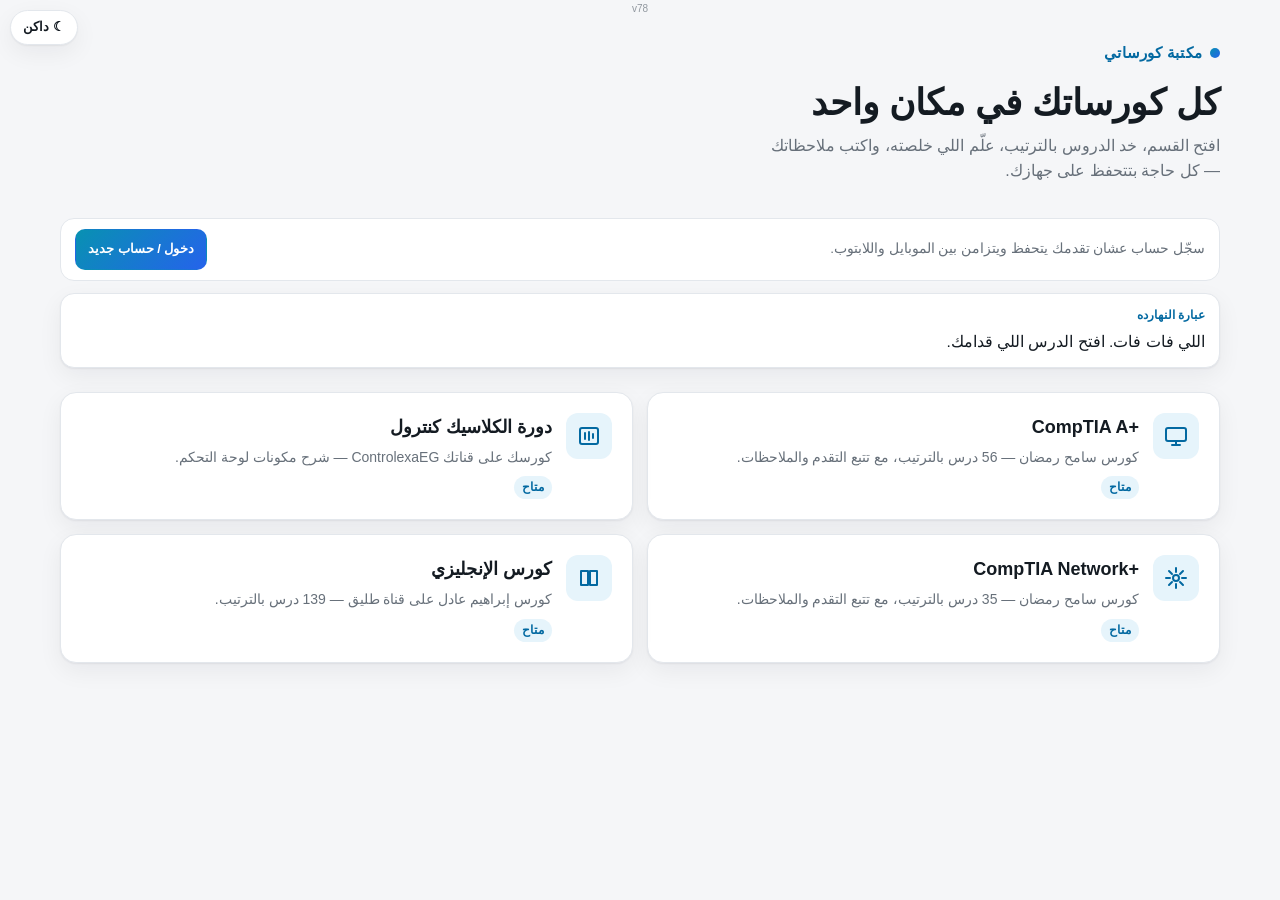
==== commit 0ed734fc: "Mobile: video first, hide account/resume/header while a lesson is open (v78)" ====
--- a/index.html
+++ b/index.html
@@ -8,9 +8,9 @@
 <title>مكتبة كورساتي</title>
 <link rel="manifest" href="manifest.webmanifest">
 <link rel="apple-touch-icon" href="icons/apple-touch-icon.png">
-<script src="assets/theme.js?v=77"></script>
+<script src="assets/theme.js?v=78"></script>
 <link rel="icon" href="data:image/svg+xml,%3Csvg xmlns='http://www.w3.org/2000/svg' viewBox='0 0 32 32'%3E%3Crect width='32' height='32' rx='8' fill='%230369a1'/%3E%3Cpath d='M9 11h14M9 16h14M9 21h9' stroke='white' stroke-width='2.4' stroke-linecap='round'/%3E%3C/svg%3E">
-<link rel="stylesheet" href="assets/styles.css?v=77">
+<link rel="stylesheet" href="assets/styles.css?v=78">
 </head>
 <body>
 <div class="wrap">
@@ -77,7 +77,7 @@
   </main>
 </div>
 <script>if('serviceWorker' in navigator){navigator.serviceWorker.register('sw.js').catch(function(){});}</script>
-<script src="assets/account.js?v=77"></script>
-<script src="assets/motiv.js?v=77"></script>
+<script src="assets/account.js?v=78"></script>
+<script src="assets/motiv.js?v=78"></script>
 </body>
 </html>
--- a/assets/styles.css
+++ b/assets/styles.css
@@ -253,3 +253,13 @@
 .brk{position:fixed;left:50%;transform:translateX(-50%);bottom:16px;z-index:40;max-width:min(520px,calc(100vw - 24px));background:var(--card);color:var(--ink);border:1px solid var(--line);border-radius:14px;box-shadow:var(--shadow);padding:10px 12px;display:flex;align-items:center;gap:12px;flex-wrap:wrap;font-size:14px}
 .brk .brk-t{flex:1 1 200px}
 .brk .brk-b{display:flex;gap:8px}
+/* mobile: while a lesson video is open, hide the clutter above it so the video is first */
+@media(max-width:1023px){
+  .wrap:has(.player:not([hidden]))>.acc,
+  .wrap:has(.player:not([hidden]))>.resume,
+  .wrap:has(.player:not([hidden]))>.notice,
+  .wrap:has(.player:not([hidden]))>header h1,
+  .wrap:has(.player:not([hidden]))>header .sub,
+  .wrap:has(.player:not([hidden]))>header .progress{display:none!important}
+  .wrap:has(.player:not([hidden]))>.player{margin-top:6px}
+}
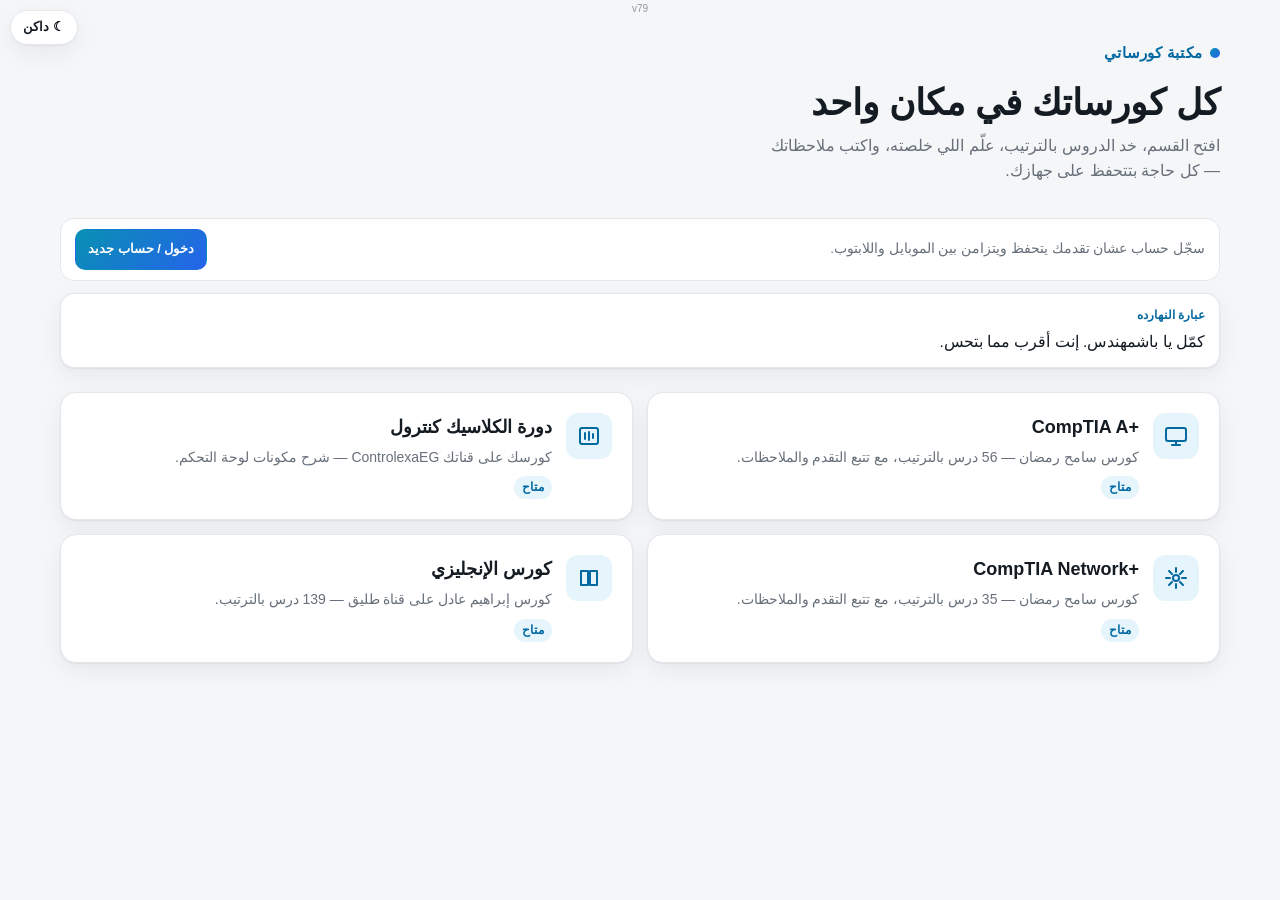
==== commit 0cd4132f: "Bottom study bar with daily total, break timer, cumulative 45-min rule (v79)" ====
--- a/index.html
+++ b/index.html
@@ -8,9 +8,9 @@
 <title>مكتبة كورساتي</title>
 <link rel="manifest" href="manifest.webmanifest">
 <link rel="apple-touch-icon" href="icons/apple-touch-icon.png">
-<script src="assets/theme.js?v=78"></script>
+<script src="assets/theme.js?v=79"></script>
 <link rel="icon" href="data:image/svg+xml,%3Csvg xmlns='http://www.w3.org/2000/svg' viewBox='0 0 32 32'%3E%3Crect width='32' height='32' rx='8' fill='%230369a1'/%3E%3Cpath d='M9 11h14M9 16h14M9 21h9' stroke='white' stroke-width='2.4' stroke-linecap='round'/%3E%3C/svg%3E">
-<link rel="stylesheet" href="assets/styles.css?v=78">
+<link rel="stylesheet" href="assets/styles.css?v=79">
 </head>
 <body>
 <div class="wrap">
@@ -77,7 +77,7 @@
   </main>
 </div>
 <script>if('serviceWorker' in navigator){navigator.serviceWorker.register('sw.js').catch(function(){});}</script>
-<script src="assets/account.js?v=78"></script>
-<script src="assets/motiv.js?v=78"></script>
+<script src="assets/account.js?v=79"></script>
+<script src="assets/motiv.js?v=79"></script>
 </body>
 </html>
--- a/assets/styles.css
+++ b/assets/styles.css
@@ -263,3 +263,12 @@
   .wrap:has(.player:not([hidden]))>header .progress{display:none!important}
   .wrap:has(.player:not([hidden]))>.player{margin-top:6px}
 }
+/* bottom bar: study total + break timer */
+.stb{position:fixed;left:0;right:0;bottom:0;z-index:39;display:flex;align-items:center;justify-content:space-between;gap:10px;padding:8px 14px calc(8px + env(safe-area-inset-bottom));background:var(--card);border-top:1px solid var(--line);box-shadow:0 -2px 10px rgba(0,0,0,.06);font-size:13.5px;color:var(--ink)}
+.stb .btn{padding:6px 12px;font-size:13px;white-space:nowrap}
+body.has-stb{padding-bottom:56px}
+body.has-stb .brk{bottom:68px}
+.stb-p{position:fixed;left:50%;transform:translateX(-50%);bottom:68px;z-index:41;width:min(340px,calc(100vw - 24px));background:var(--card);color:var(--ink);border:1px solid var(--line);border-radius:14px;box-shadow:var(--shadow);padding:14px;text-align:center}
+.stb-p[hidden],.stb-p [hidden]{display:none!important}
+.stb-p .tp-n{font-size:22px;font-weight:700;margin-bottom:10px}
+.stb-p .tp-c,.stb-p .tp-a{display:flex;gap:8px;justify-content:center;flex-wrap:wrap;margin-top:6px}
